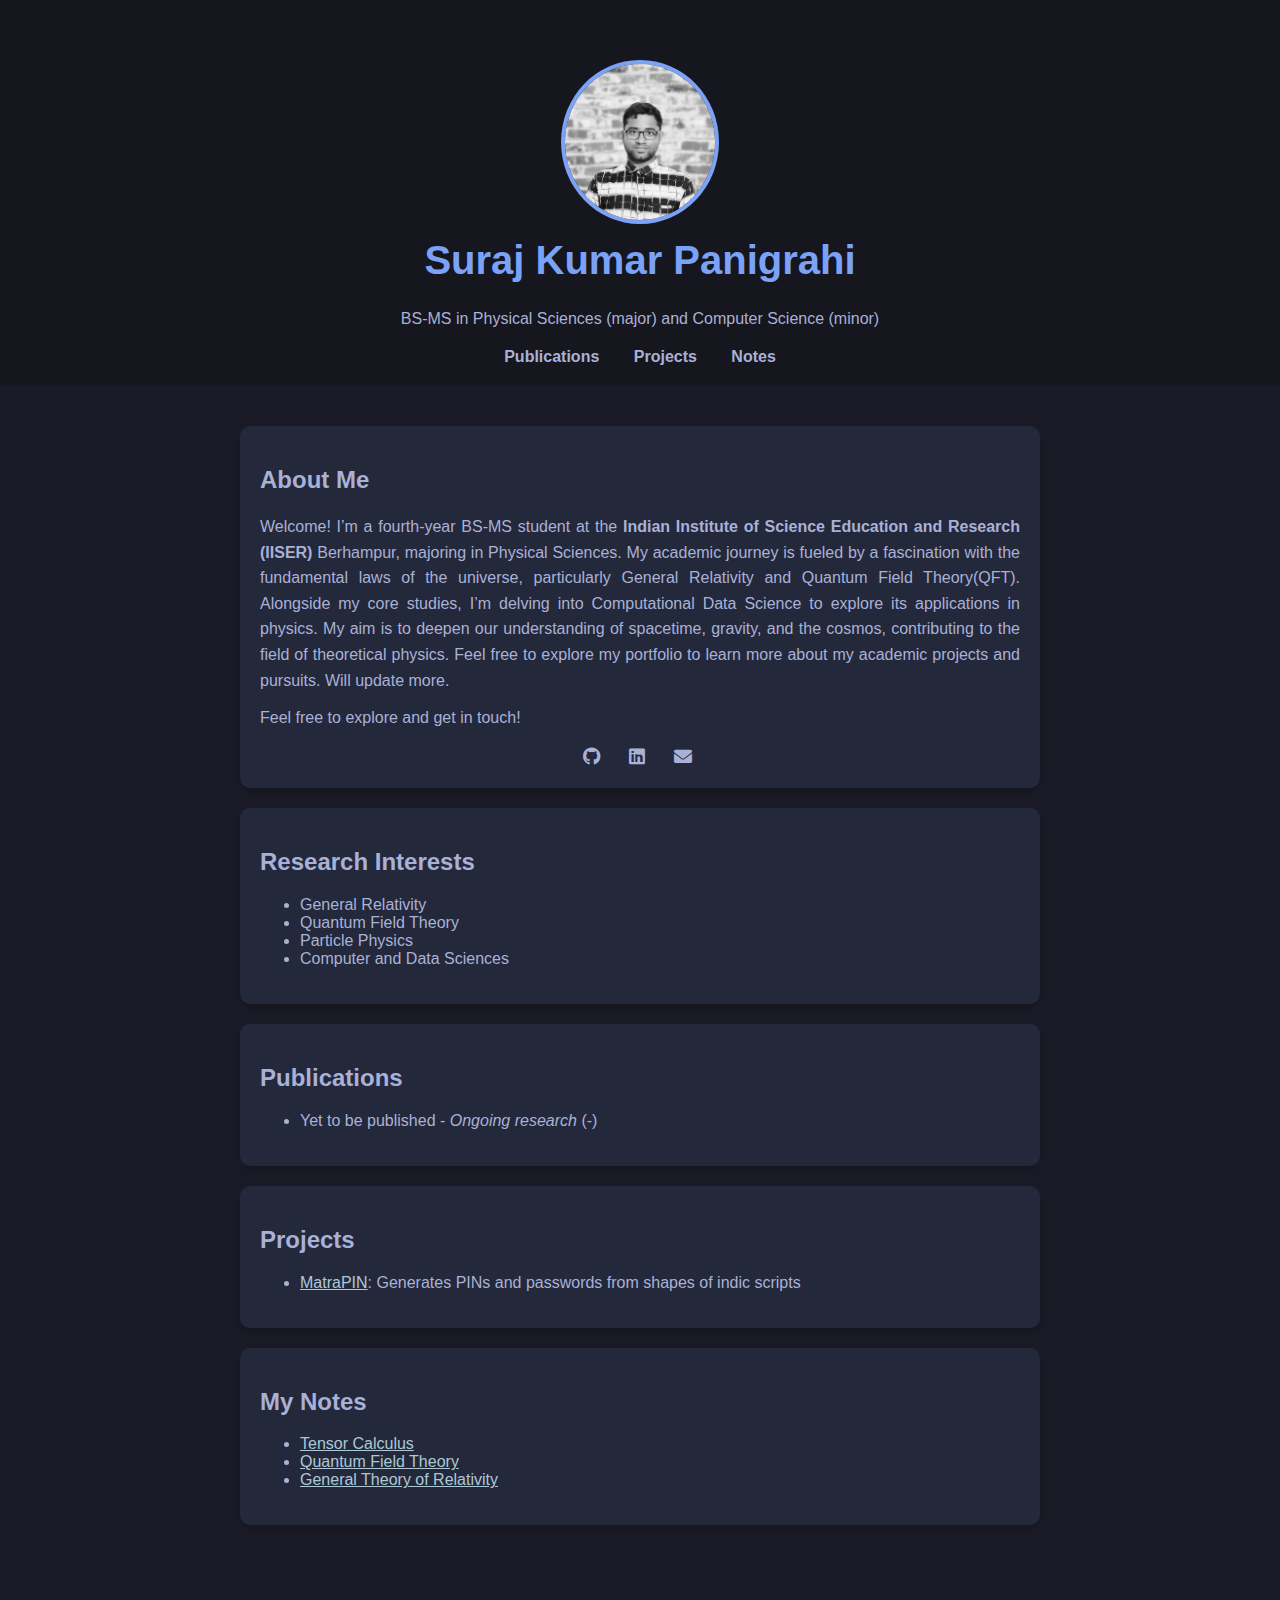
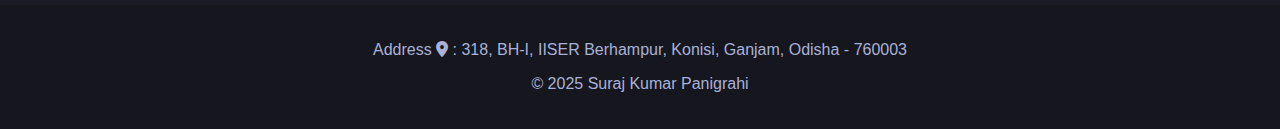
==== index.html @ ed26740c "WebSite created" ====
<!DOCTYPE html>
<html lang="en">
<head>
    <meta charset="UTF-8">
    <meta name="viewport" content="width=device-width, initial-scale=1.0">
    <title>Suraj Kumar Panigrahi | BSMS at IISER Berhampur</title>
    <meta name="description" content="Welcome to the personal website of Suraj Kumar Panigrahi, a BSMS 4th Year student at IISER. Explore my academic projects, research, and interests in science.">
    <meta name="keywords" content="Suraj Kumar Panigrahi, portfolio, IISER, IISER Berhampur, BSMS, Physics, Physial Sciences, General Relativity, General Theory of Relativity, Quantum Field Theory, Quantum Electrodynamics, particle physics, theoretical physics, research">
    <meta name="author" content="Suraj Kumar Panigrahi">
    <!-- Favicon -->
    <link rel="icon" type="image/png" href="favicon_io/favicon.ico">
    <!-- Stylesheet -->
    <link rel="stylesheet" href="style.css">
    <!-- Font Awesome for icons -->
    <link rel="stylesheet" href="https://cdnjs.cloudflare.com/ajax/libs/font-awesome/6.0.0/css/all.min.css">
</head>
<body>

     <header>
        <div class="header-content">
            <img src="my-photo.png" alt="Suraj Kumar Panigrahi" class="profile-photo">
            <div class="profile-info">
                <h1 class="profile-name">Suraj Kumar Panigrahi</h1>
                <p class="profile-title">BS-MS in Physical Sciences (major) and Computer Science (minor)</p>
            </div>
        </div>
        <nav>
            <!--a href="index.html">Home</a-->
            <a href="#publications">Publications</a>
            <a href="#projects">Projects</a>
            <a href="#notes">Notes</a>
        </nav>
    </header>

    <div class="container">
        <section id="About">
            <h2>About Me</h2>
            <p style="text-align: justify; line-height: 1.6;">
                Welcome! I’m a fourth-year BS-MS student at the <b>Indian Institute of Science Education and Research (IISER)</b> 
                Berhampur, majoring in Physical Sciences. My academic journey is fueled by a fascination with the fundamental laws of the universe, 
                particularly General Relativity and Quantum Field Theory(QFT). Alongside my core studies, I’m delving into Computational Data Science 
                to explore its applications in physics. My aim is to deepen our understanding of spacetime, gravity, and the cosmos, contributing 
                to the field of theoretical physics. Feel free to explore my portfolio to learn more about my academic projects and pursuits. Will update more.
            </p>
            <p>Feel free to explore and get in touch!</p>
            <div class="social-links">
                <a href="https://github.com/sk-panigrahi" target="_blank"><i class="fab fa-github"></i></a>
                <a href="https://www.linkedin.com/in/suraj-kumar-panigrahi-409174224/" target="_blank"><i class="fab fa-linkedin"></i></a>
                <a href="mailto:panigrahi.sku@gmail.com"><i class="fas fa-envelope"></i></a>
            </div>
        </section>

        <section id="Research Interests">
            <h2>Research Interests</h2>
            <ul>
                <li>General Relativity</li>
                <li>Quantum Field Theory</li>
                <li>Particle Physics</li>
                <li>Computer and Data Sciences</li>
            </ul>
        </section>

        <section id="publications">
            <h2>Publications</h2>
            <ul>
                <li>Yet to be published - <em>Ongoing research </em> (-)</li>
                <!--li>Publication Title 2 - <em>Conference Name</em> (Year)</li-->
                <!--li>Publication Title 3 - <em>Journal Name</em> (Year)</li-->
            </ul>
        </section>

        <section id="projects">
            <h2>Projects</h2>
            <ul>
                <li><a href="https://matrapin.netlify.app/" style="color: #acc8d7">MatraPIN</a>: Generates PINs and passwords from shapes of indic scripts</li>
                <!--li>Project 2: Description of Project 2</li-->
                <!--li>Project 3: Description of Project 3</li-->
            </ul>
        </section>
        <section id="notes">
            <h2>My Notes</h2>
            <ul>
                <!--li><a href="notes/note-template.md" target="_blank" style="color: #acc8d7">Template Note</a></li-->
                <li><a href="https://github.com/sk-panigrahi/Tensor-Calculus" target="_blank" style="color: #acc8d7">Tensor Calculus</a></li>
                <li><a href="https://github.com/sk-panigrahi/Quantum-Field-Theory-" target="_blank" style="color: #acc8d7">Quantum Field Theory</a></li>
                <li><a href="https://github.com/sk-panigrahi/General-Theory-of-Relativity" target="_blank" style="color: #acc8d7">General Theory of Relativity</a></li>
            </ul>
        </section>
    </div>

    <footer>
        <p class = "address">
            Address <i class="fas fa-map-marker-alt"></i> : 318, BH-I, IISER Berhampur, Konisi, Ganjam, Odisha - 760003
        </p>
        <p>&copy; 2025 Suraj Kumar Panigrahi</p>
    </footer>

</body>
</html>
---- style.css ----
/* General Styles */
body {
    font-family: Arial, sans-serif;
    margin: 0;
    padding: 0;
    background-color: #1a1b26; /* Tokyo Night background */
    color: #a9b1d6; /* Tokyo Night text color */
}

header {
    background-color: #16161e; /* Darker header background */
    padding: 40px 20px 20px; /* Added space above the photo */
    text-align: center;
}

.header-content {
    margin-bottom: 20px;
}

.profile-photo {
    max-width: 150px;
    height: auto;
    border-radius: 50%;
    border: 4px solid #7aa2f7; /* Tokyo Night blue border */
    margin-top: 20px; /* Space above the photo */
}

.profile-name {
    font-size: 2.5rem; /* Large font size for name */
    color: #7aa2f7; /* Tokyo Night blue for name */
    margin-top: 10px;
}

nav {
    margin-top: 20px;
}

nav a {
    color: #a9b1d6;
    margin: 0 15px;
    text-decoration: none;
    font-weight: bold;
}

nav a:hover {
    color: #7aa2f7; /* Tokyo Night blue for hover */
}

.container {
    max-width: 800px;
    margin: 0 auto;
    padding: 20px;
}

section {
    padding: 20px;
    margin: 20px 0;
    background-color: #24283b; /* Darker section background */
    border-radius: 10px;
    box-shadow: 0 4px 8px rgba(0, 0, 0, 0.2);
}

.social-links {
    margin-top: 20px;
    text-align: center;
}

.social-links a {
    color: #a9b1d6;
    margin: 0 10px;
    font-size: 18px;
    text-decoration: none;
}

.social-links a:hover {
    color: #7aa2f7; /* Tokyo Night blue for hover */
}

.social-links i {
    margin-right: 5px;
}

footer {
    background-color: #16161e; /* Darker footer background */
    color: #a9b1d6;
    text-align: center;
    padding: 20px;
    margin-top: 40px;
}
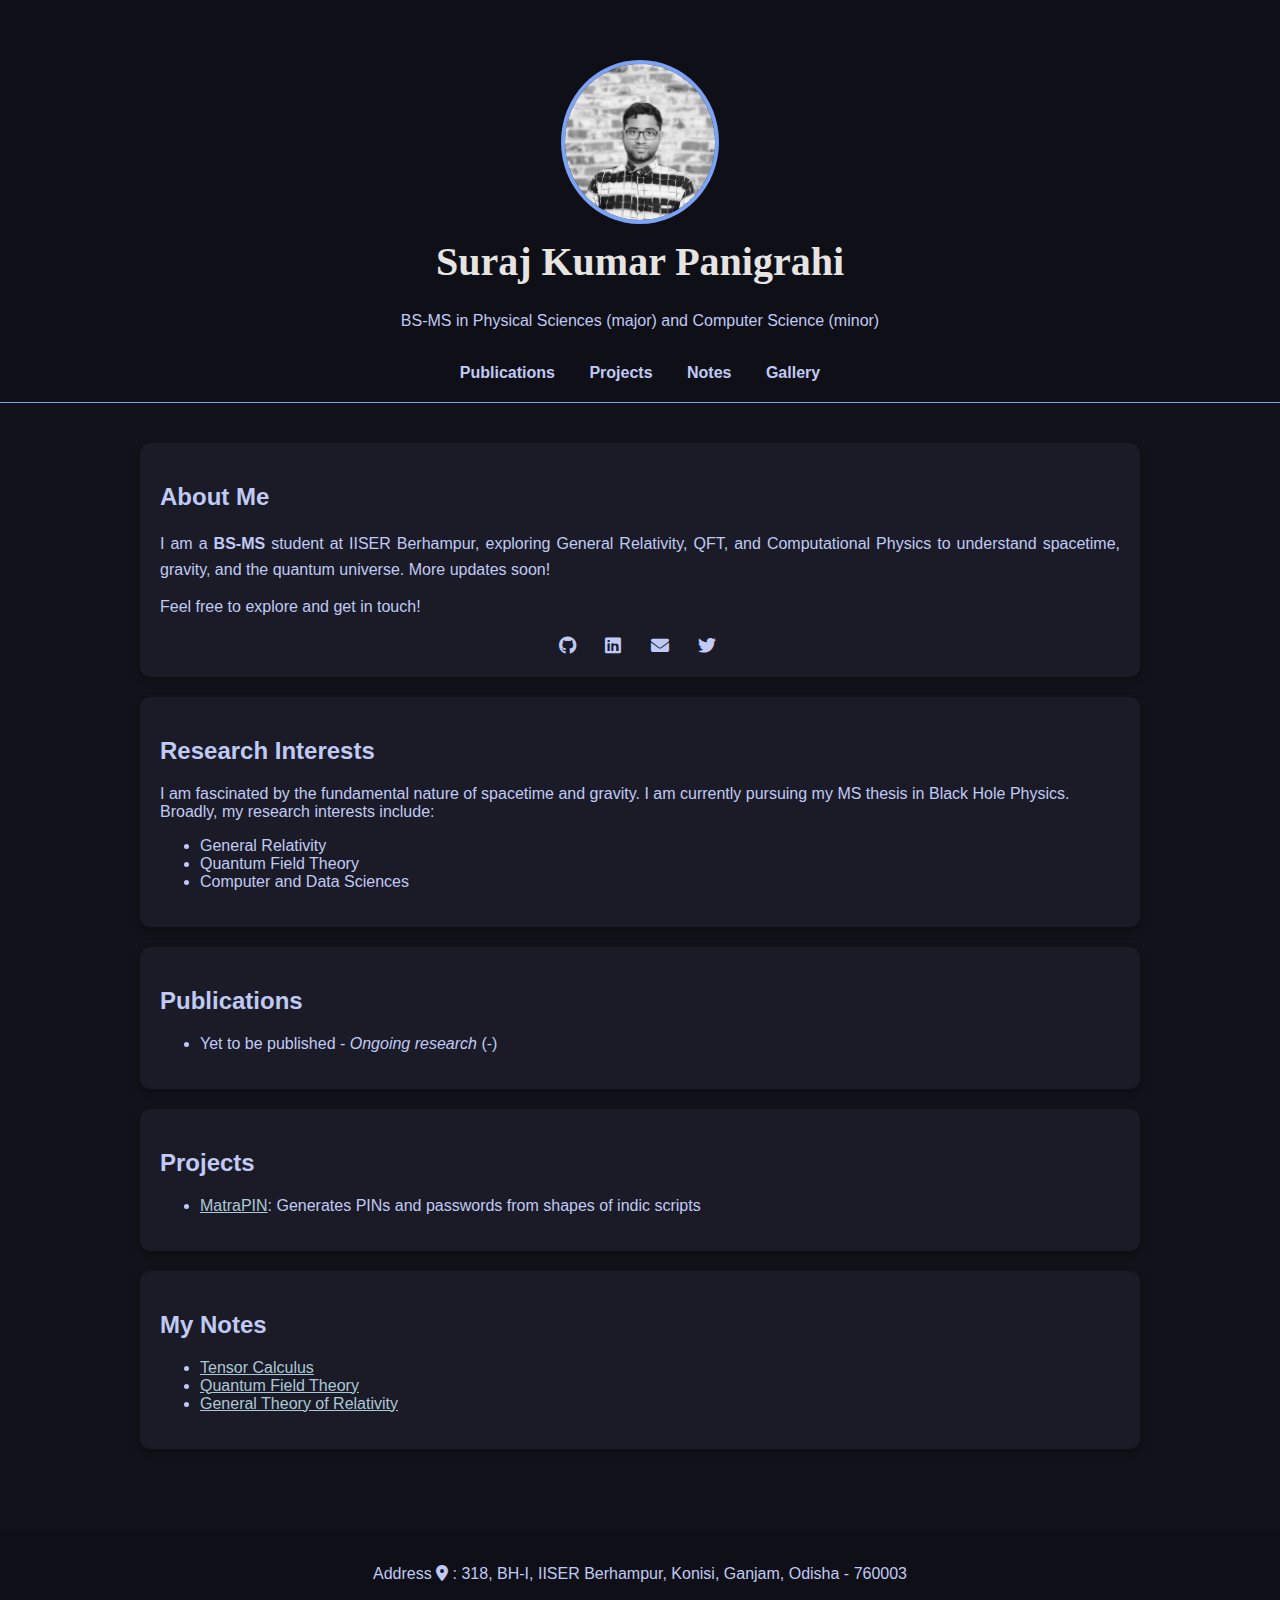
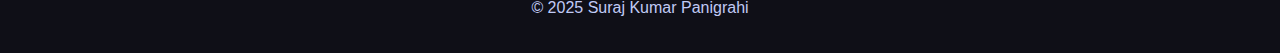
==== commit 99ab1fc2: "Changed theme and some contents of the home page" ====
--- a/index.html
+++ b/index.html
@@ -3,9 +3,9 @@
 <head>
     <meta charset="UTF-8">
     <meta name="viewport" content="width=device-width, initial-scale=1.0">
-    <title>Suraj Kumar Panigrahi | BSMS at IISER Berhampur</title>
-    <meta name="description" content="Welcome to the personal website of Suraj Kumar Panigrahi, a BSMS 4th Year student at IISER. Explore my academic projects, research, and interests in science.">
-    <meta name="keywords" content="Suraj Kumar Panigrahi, portfolio, IISER, IISER Berhampur, BSMS, Physics, Physial Sciences, General Relativity, General Theory of Relativity, Quantum Field Theory, Quantum Electrodynamics, particle physics, theoretical physics, research">
+    <title>Suraj Kumar Panigrahi | Porfolio</title>
+    <meta name="description" content="I’m a fourth-year BS-MS student at the <b>Indian Institute of Science Education and Research (IISER). Explore my academic projects, research, and interests in science.">
+    <meta name="keywords" content="Suraj Kumar Panigrahi, portfolio, IISER, IISER Berhampur, BSMS, Physics, Physial Sciences, Suraj, Kumar, Panigrahi, General Relativity, General Theory of Relativity, Quantum Field Theory, Quantum Electrodynamics, particle physics, theoretical physics, research">
     <meta name="author" content="Suraj Kumar Panigrahi">
     <!-- Favicon -->
     <link rel="icon" type="image/png" href="favicon_io/favicon.ico">
@@ -21,41 +21,45 @@
             <img src="my-photo.png" alt="Suraj Kumar Panigrahi" class="profile-photo">
             <div class="profile-info">
                 <h1 class="profile-name">Suraj Kumar Panigrahi</h1>
-                <p class="profile-title">BS-MS in Physical Sciences (major) and Computer Science (minor)</p>
+                <p class="profile-title">BS-MS in Physical Sciences (major) and Computer Science (minor)<br><br></p>
             </div>
         </div>
-        <nav>
-            <!--a href="index.html">Home</a-->
-            <a href="#publications">Publications</a>
-            <a href="#projects">Projects</a>
-            <a href="#notes">Notes</a>
-        </nav>
+        <div class="navigation">
+            <nav>
+                <!--a href="index.html">Home</a-->
+                <a href="#publications">Publications</a>
+                <a href="#projects">Projects</a>
+                <a href="#notes">Notes</a>
+                <a href="gallery.html">Gallery</a>
+            </nav>
+        </div>
     </header>
 
     <div class="container">
         <section id="About">
             <h2>About Me</h2>
             <p style="text-align: justify; line-height: 1.6;">
-                Welcome! I’m a fourth-year BS-MS student at the <b>Indian Institute of Science Education and Research (IISER)</b> 
-                Berhampur, majoring in Physical Sciences. My academic journey is fueled by a fascination with the fundamental laws of the universe, 
-                particularly General Relativity and Quantum Field Theory(QFT). Alongside my core studies, I’m delving into Computational Data Science 
-                to explore its applications in physics. My aim is to deepen our understanding of spacetime, gravity, and the cosmos, contributing 
-                to the field of theoretical physics. Feel free to explore my portfolio to learn more about my academic projects and pursuits. Will update more.
+               I am a <b>BS-MS</b> student at IISER Berhampur, exploring General Relativity, QFT, and Computational Physics to understand spacetime, gravity, and the quantum universe. More updates soon!  
             </p>
             <p>Feel free to explore and get in touch!</p>
             <div class="social-links">
                 <a href="https://github.com/sk-panigrahi" target="_blank"><i class="fab fa-github"></i></a>
                 <a href="https://www.linkedin.com/in/suraj-kumar-panigrahi-409174224/" target="_blank"><i class="fab fa-linkedin"></i></a>
                 <a href="mailto:panigrahi.sku@gmail.com"><i class="fas fa-envelope"></i></a>
+                <a href="https://x.com/sku_panigrahi"><i class="fab fa-twitter"></i></a>
+                
             </div>
         </section>
 
         <section id="Research Interests">
             <h2>Research Interests</h2>
+            <p>
+                I am fascinated by the fundamental nature of spacetime and gravity. I am currently pursuing 
+                my MS thesis in Black Hole Physics. Broadly, my research interests include:
+            </p>
             <ul>
                 <li>General Relativity</li>
                 <li>Quantum Field Theory</li>
-                <li>Particle Physics</li>
                 <li>Computer and Data Sciences</li>
             </ul>
         </section>
--- a/style.css
+++ b/style.css
@@ -3,51 +3,53 @@
     font-family: Arial, sans-serif;
     margin: 0;
     padding: 0;
-    background-color: #1a1b26; /* Tokyo Night background */
-    color: #a9b1d6; /* Tokyo Night text color */
+    background-color: #12121a; 
+    color: #c0caf5; 
 }
 
 header {
-    background-color: #16161e; /* Darker header background */
-    padding: 40px 20px 20px; /* Added space above the photo */
+    background-color: #0f0f17; /* Even darker header background */
+    padding: 40px 20px 20px;
     text-align: center;
+    border-bottom: 1px solid #7aa2f7; /* Thin separator */
 }
 
 .header-content {
-    margin-bottom: 20px;
+    margin-bottom: 10px;
 }
 
 .profile-photo {
     max-width: 150px;
     height: auto;
     border-radius: 50%;
-    border: 4px solid #7aa2f7; /* Tokyo Night blue border */
-    margin-top: 20px; /* Space above the photo */
+    border: 4px solid #7aa2f7;
+    margin-top: 20px;
 }
 
 .profile-name {
-    font-size: 2.5rem; /* Large font size for name */
-    color: #7aa2f7; /* Tokyo Night blue for name */
+    font-size: 2.5rem;
+    font-family: 'Merriweather', serif;
+    color: #E5E4E2;
     margin-top: 10px;
 }
 
 nav {
-    margin-top: 20px;
+    margin-top: 10px;
 }
 
 nav a {
-    color: #a9b1d6;
+    color: #c0caf5;
     margin: 0 15px;
     text-decoration: none;
     font-weight: bold;
 }
 
 nav a:hover {
-    color: #7aa2f7; /* Tokyo Night blue for hover */
+    color: #7aa2f7;
 }
 
 .container {
-    max-width: 800px;
+    max-width: 1000px; /* Increased width */
     margin: 0 auto;
     padding: 20px;
 }
@@ -55,9 +57,9 @@
 section {
     padding: 20px;
     margin: 20px 0;
-    background-color: #24283b; /* Darker section background */
+    background-color: #1a1b26; /* Darker section background */
     border-radius: 10px;
-    box-shadow: 0 4px 8px rgba(0, 0, 0, 0.2);
+    box-shadow: 0 4px 8px rgba(0, 0, 0, 0.3);
 }
 
 .social-links {
@@ -66,14 +68,14 @@
 }
 
 .social-links a {
-    color: #a9b1d6;
+    color: #c0caf5;
     margin: 0 10px;
     font-size: 18px;
     text-decoration: none;
 }
 
 .social-links a:hover {
-    color: #7aa2f7; /* Tokyo Night blue for hover */
+    color: #7aa2f7;
 }
 
 .social-links i {
@@ -81,9 +83,9 @@
 }
 
 footer {
-    background-color: #16161e; /* Darker footer background */
-    color: #a9b1d6;
+    background-color: #0f0f17;
+    color: #c0caf5;
     text-align: center;
     padding: 20px;
     margin-top: 40px;
-}+}
